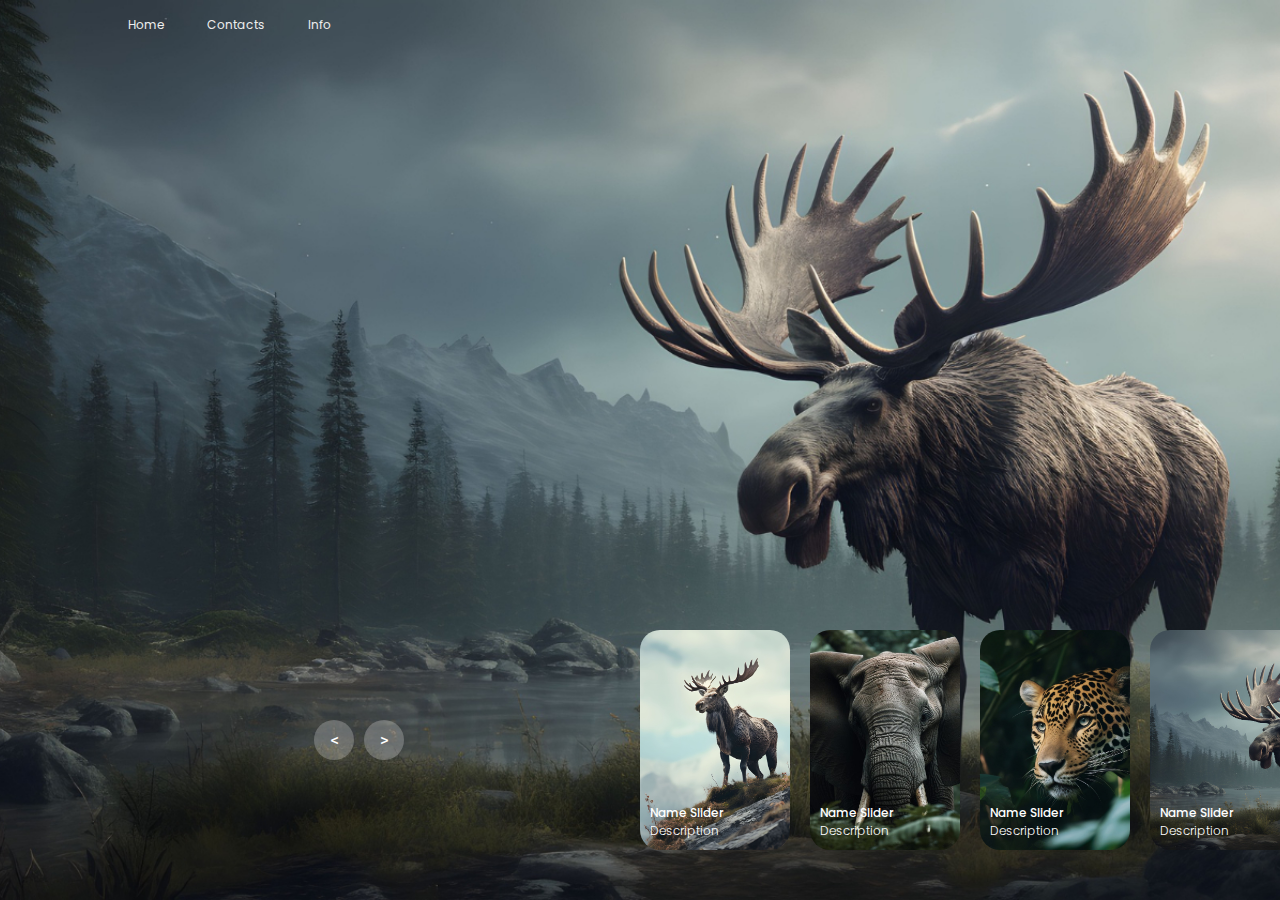
==== index.html @ 020eac64 "teste site" ====
<!DOCTYPE html>
<html lang="pt-br">
<head>
    <meta charset="UTF-8">
    <meta name="viewport" content="width=device-width, initial-scale=1.0">
    <title>Document</title>
    <link rel="stylesheet" href="style.css">
</head>
<body>
    <header>
        <nav>
            <a href="">Home</a>
            <a href="">Contacts</a>
            <a href="">Info</a>
        </nav>
    </header>

    <!-- carousel -->
    <div class="carousel">
        <!-- list item -->
        <div class="list">
            <div class="item">
                <img src="image/img1.jpg">
                <div class="content">
                    <div class="author">LUNDEV</div>
                    <div class="title">DESIGN SLIDER</div>
                    <div class="topic">ANIMAL</div>
                    <div class="des">
                        <!-- lorem 50 -->
                        Lorem ipsum dolor, sit amet consectetur adipisicing elit. Ut sequi, rem magnam nesciunt minima placeat, itaque eum neque officiis unde, eaque optio ratione aliquid assumenda facere ab et quasi ducimus aut doloribus non numquam. Explicabo, laboriosam nisi reprehenderit tempora at laborum natus unde. Ut, exercitationem eum aperiam illo illum laudantium?
                    </div>
                    <div class="buttons">
                        <button>SEE MORE</button>
                    </div>
                </div>
            </div>
            <div class="item">
                <img src="image/img2.jpg">
                <div class="content">
                    <div class="author">LUNDEV</div>
                    <div class="title">DESIGN SLIDER</div>
                    <div class="topic">ANIMAL</div>
                    <div class="des">
                        Lorem ipsum dolor, sit amet consectetur adipisicing elit. Ut sequi, rem magnam nesciunt minima placeat, itaque eum neque officiis unde, eaque optio ratione aliquid assumenda facere ab et quasi ducimus aut doloribus non numquam. Explicabo, laboriosam nisi reprehenderit tempora at laborum natus unde. Ut, exercitationem eum aperiam illo illum laudantium?
                    </div>
                    <div class="buttons">
                        <button>SEE MORE</button>
                        <button>SUBSCRIBE</button>
                    </div>
                </div>
            </div>
            <div class="item">
                <img src="image/img3.jpg">
                <div class="content">
                    <div class="author">LUNDEV</div>
                    <div class="title">DESIGN SLIDER</div>
                    <div class="topic">ANIMAL</div>
                    <div class="des">
                        Lorem ipsum dolor, sit amet consectetur adipisicing elit. Ut sequi, rem magnam nesciunt minima placeat, itaque eum neque officiis unde, eaque optio ratione aliquid assumenda facere ab et quasi ducimus aut doloribus non numquam. Explicabo, laboriosam nisi reprehenderit tempora at laborum natus unde. Ut, exercitationem eum aperiam illo illum laudantium?
                    </div>
                    <div class="buttons">
                        <button>SEE MORE</button>
                        <button>SUBSCRIBE</button>
                    </div>
                </div>
            </div>
            <div class="item">
                <img src="image/img4.jpg">
                <div class="content">
                    <div class="author">LUNDEV</div>
                    <div class="title">DESIGN SLIDER</div>
                    <div class="topic">ANIMAL</div>
                    <div class="des">
                        Lorem ipsum dolor, sit amet consectetur adipisicing elit. Ut sequi, rem magnam nesciunt minima placeat, itaque eum neque officiis unde, eaque optio ratione aliquid assumenda facere ab et quasi ducimus aut doloribus non numquam. Explicabo, laboriosam nisi reprehenderit tempora at laborum natus unde. Ut, exercitationem eum aperiam illo illum laudantium?
                    </div>
                    <div class="buttons">
                        <button>SEE MORE</button>
                        <button>SUBSCRIBE</button>
                    </div>
                </div>
            </div>
        </div>
        <!-- list thumnail -->
        <div class="thumbnail">
            <div class="item">
                <img src="image/img1.jpg">
                <div class="content">
                    <div class="title">
                        Name Slider
                    </div>
                    <div class="description">
                        Description
                    </div>
                </div>
            </div>
            <div class="item">
                <img src="image/img2.jpg">
                <div class="content">
                    <div class="title">
                        Name Slider
                    </div>
                    <div class="description">
                        Description
                    </div>
                </div>
            </div>
            <div class="item">
                <img src="image/img3.jpg">
                <div class="content">
                    <div class="title">
                        Name Slider
                    </div>
                    <div class="description">
                        Description
                    </div>
                </div>
            </div>
            <div class="item">
                <img src="image/img4.jpg">
                <div class="content">
                    <div class="title">
                        Name Slider
                    </div>
                    <div class="description">
                        Description
                    </div>
                </div>
            </div>
        </div>
        <!-- next prev -->

        <div class="arrows">
            <button id="prev"><</button>
            <button id="next">></button>
        </div>
        <!-- time running -->
        <div class="time"></div>
    </div>

    <script src="app.js"></script>
</body>
</html>
---- style.css ----
@import url('https://fonts.googleapis.com/css2?family=Poppins:ital,wght@0,100;0,200;0,300;0,400;0,500;0,600;0,700;0,800;0,900;1,100;1,200;1,300;1,400;1,500;1,600;1,700;1,800;1,900&display=swap');
body{
    margin: 0;
    background-color: #000;
    color: #eee;
    font-family: Poppins;
    font-size: 12px;
}
a{
    text-decoration: none;
}
header{
    width: 1140px;
    max-width: 80%;
    margin: auto;
    height: 50px;
    display: flex;
    align-items: center;
    position: relative;
    z-index: 100;
}
header a{
    color: #eee;
    margin-right: 40px;
}
/* carousel */
.carousel{
    height: 100vh;
    margin-top: -50px;
    width: 100vw;
    overflow: hidden;
    position: relative;
}
.carousel .list .item{
    width: 100%;
    height: 100%;
    position: absolute;
    inset: 0 0 0 0;
}
.carousel .list .item img{
    width: 100%;
    height: 100%;
    object-fit: cover;
}
.carousel .list .item .content{
    position: absolute;
    top: 20%;
    width: 1140px;
    max-width: 80%;
    left: 50%;
    transform: translateX(-50%);
    padding-right: 30%;
    box-sizing: border-box;
    color: #fff;
    text-shadow: 0 5px 10px #0004;
}
.carousel .list .item .author{
    font-weight: bold;
    letter-spacing: 10px;
}
.carousel .list .item .title,
.carousel .list .item .topic{
    font-size: 5em;
    font-weight: bold;
    line-height: 1.3em;
}
.carousel .list .item .topic{
    color: #f1683a;
}
.carousel .list .item .buttons{
    display: grid;
    grid-template-columns: repeat(2, 130px);
    grid-template-rows: 40px;
    gap: 5px;
    margin-top: 20px;
}
.carousel .list .item .buttons button{
    border: none;
    background-color: #eee;
    letter-spacing: 3px;
    font-family: Poppins;
    font-weight: 500;
}
.carousel .list .item .buttons button:nth-child(2){
    background-color: transparent;
    border: 1px solid #fff;
    color: #eee;
}
/* thumbail */
.thumbnail{
    position: absolute;
    bottom: 50px;
    left: 50%;
    width: max-content;
    z-index: 100;
    display: flex;
    gap: 20px;
}
.thumbnail .item{
    width: 150px;
    height: 220px;
    flex-shrink: 0;
    position: relative;
}
.thumbnail .item img{
    width: 100%;
    height: 100%;
    object-fit: cover;
    border-radius: 20px;
}
.thumbnail .item .content{
    color: #fff;
    position: absolute;
    bottom: 10px;
    left: 10px;
    right: 10px;
}
.thumbnail .item .content .title{
    font-weight: 500;
}
.thumbnail .item .content .description{
    font-weight: 300;
}
/* arrows */
.arrows{
    position: absolute;
    top: 80%;
    right: 52%;
    z-index: 100;
    width: 300px;
    max-width: 30%;
    display: flex;
    gap: 10px;
    align-items: center;
}
.arrows button{
    width: 40px;
    height: 40px;
    border-radius: 50%;
    background-color: #eee4;
    border: none;
    color: #fff;
    font-family: monospace;
    font-weight: bold;
    transition: .5s;
}
.arrows button:hover{
    background-color: #fff;
    color: #000;
}

/* animation */
.carousel .list .item:nth-child(1){
    z-index: 1;
}

/* animation text in first item */

.carousel .list .item:nth-child(1) .content .author,
.carousel .list .item:nth-child(1) .content .title,
.carousel .list .item:nth-child(1) .content .topic,
.carousel .list .item:nth-child(1) .content .des,
.carousel .list .item:nth-child(1) .content .buttons
{
    transform: translateY(50px);
    filter: blur(20px);
    opacity: 0;
    animation: showContent .5s 1s linear 1 forwards;
}
@keyframes showContent{
    to{
        transform: translateY(0px);
        filter: blur(0px);
        opacity: 1;
    }
}
.carousel .list .item:nth-child(1) .content .title{
    animation-delay: 1.2s!important;
}
.carousel .list .item:nth-child(1) .content .topic{
    animation-delay: 1.4s!important;
}
.carousel .list .item:nth-child(1) .content .des{
    animation-delay: 1.6s!important;
}
.carousel .list .item:nth-child(1) .content .buttons{
    animation-delay: 1.8s!important;
}
/* create animation when next click */
.carousel.next .list .item:nth-child(1) img{
    width: 150px;
    height: 220px;
    position: absolute;
    bottom: 50px;
    left: 50%;
    border-radius: 30px;
    animation: showImage .5s linear 1 forwards;
}
@keyframes showImage{
    to{
        bottom: 0;
        left: 0;
        width: 100%;
        height: 100%;
        border-radius: 0;
    }
}

.carousel.next .thumbnail .item:nth-last-child(1){
    overflow: hidden;
    animation: showThumbnail .5s linear 1 forwards;
}
.carousel.prev .list .item img{
    z-index: 100;
}
@keyframes showThumbnail{
    from{
        width: 0;
        opacity: 0;
    }
}
.carousel.next .thumbnail{
    animation: effectNext .5s linear 1 forwards;
}

@keyframes effectNext{
    from{
        transform: translateX(150px);
    }
}

/* running time */

.carousel .time{
    position: absolute;
    z-index: 1000;
    width: 0%;
    height: 3px;
    background-color: #f1683a;
    left: 0;
    top: 0;
}

.carousel.next .time,
.carousel.prev .time{
    animation: runningTime 3s linear 1 forwards;
}
@keyframes runningTime{
    from{ width: 100%}
    to{width: 0}
}


/* prev click */

.carousel.prev .list .item:nth-child(2){
    z-index: 2;
}

.carousel.prev .list .item:nth-child(2) img{
    animation: outFrame 0.5s linear 1 forwards;
    position: absolute;
    bottom: 0;
    left: 0;
}
@keyframes outFrame{
    to{
        width: 150px;
        height: 220px;
        bottom: 50px;
        left: 50%;
        border-radius: 20px;
    }
}

.carousel.prev .thumbnail .item:nth-child(1){
    overflow: hidden;
    opacity: 0;
    animation: showThumbnail .5s linear 1 forwards;
}
.carousel.next .arrows button,
.carousel.prev .arrows button{
    pointer-events: none;
}
.carousel.prev .list .item:nth-child(2) .content .author,
.carousel.prev .list .item:nth-child(2) .content .title,
.carousel.prev .list .item:nth-child(2) .content .topic,
.carousel.prev .list .item:nth-child(2) .content .des,
.carousel.prev .list .item:nth-child(2) .content .buttons
{
    animation: contentOut 1.5s linear 1 forwards!important;
}

@keyframes contentOut{
    to{
        transform: translateY(-150px);
        filter: blur(20px);
        opacity: 0;
    }
}
@media screen and (max-width: 678px) {
    .carousel .list .item .content{
        padding-right: 0;
    }
    .carousel .list .item .content .title{
        font-size: 30px;
    }
}
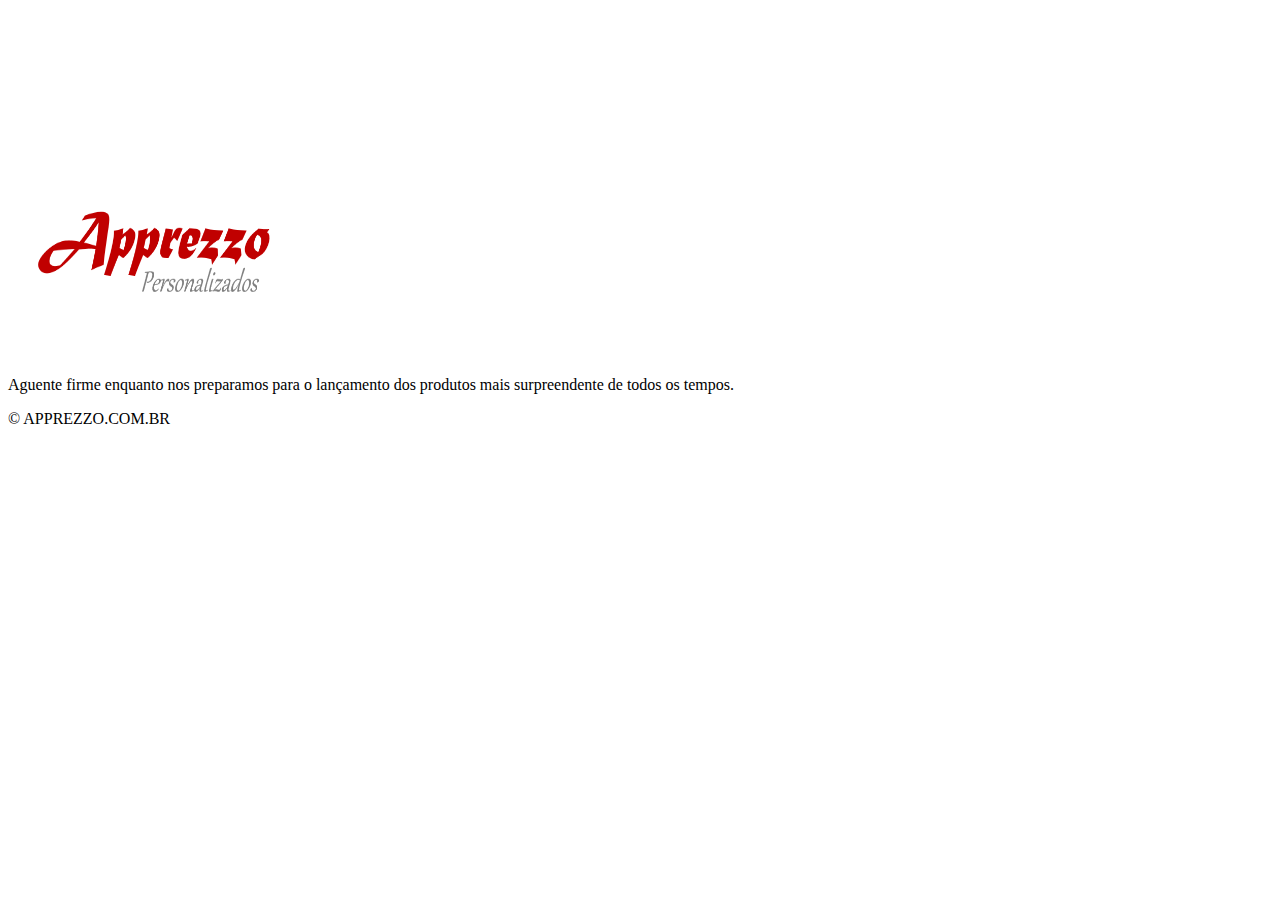
==== commit ca73e104: "Add files via upload" ====
--- a/index.html
+++ b/index.html
@@ -1,142 +1,92 @@
-<!DOCTYPE html>
-<html lang="pt-br">
-<head>
-    <meta charset="UTF-8">
-    <meta name="viewport" content="width=device-width, initial-scale=1.0">
-    <title>Document</title>
-    <link rel="stylesheet" href="style.css">
-</head>
-<body>
-    <header>
-        <nav>
-            <a href="">Home</a>
-            <a href="">Contacts</a>
-            <a href="">Info</a>
-        </nav>
-    </header>
-
-    <!-- carousel -->
-    <div class="carousel">
-        <!-- list item -->
-        <div class="list">
-            <div class="item">
-                <img src="image/img1.jpg">
-                <div class="content">
-                    <div class="author">LUNDEV</div>
-                    <div class="title">DESIGN SLIDER</div>
-                    <div class="topic">ANIMAL</div>
-                    <div class="des">
-                        <!-- lorem 50 -->
-                        Lorem ipsum dolor, sit amet consectetur adipisicing elit. Ut sequi, rem magnam nesciunt minima placeat, itaque eum neque officiis unde, eaque optio ratione aliquid assumenda facere ab et quasi ducimus aut doloribus non numquam. Explicabo, laboriosam nisi reprehenderit tempora at laborum natus unde. Ut, exercitationem eum aperiam illo illum laudantium?
-                    </div>
-                    <div class="buttons">
-                        <button>SEE MORE</button>
-                    </div>
-                </div>
-            </div>
-            <div class="item">
-                <img src="image/img2.jpg">
-                <div class="content">
-                    <div class="author">LUNDEV</div>
-                    <div class="title">DESIGN SLIDER</div>
-                    <div class="topic">ANIMAL</div>
-                    <div class="des">
-                        Lorem ipsum dolor, sit amet consectetur adipisicing elit. Ut sequi, rem magnam nesciunt minima placeat, itaque eum neque officiis unde, eaque optio ratione aliquid assumenda facere ab et quasi ducimus aut doloribus non numquam. Explicabo, laboriosam nisi reprehenderit tempora at laborum natus unde. Ut, exercitationem eum aperiam illo illum laudantium?
-                    </div>
-                    <div class="buttons">
-                        <button>SEE MORE</button>
-                        <button>SUBSCRIBE</button>
-                    </div>
-                </div>
-            </div>
-            <div class="item">
-                <img src="image/img3.jpg">
-                <div class="content">
-                    <div class="author">LUNDEV</div>
-                    <div class="title">DESIGN SLIDER</div>
-                    <div class="topic">ANIMAL</div>
-                    <div class="des">
-                        Lorem ipsum dolor, sit amet consectetur adipisicing elit. Ut sequi, rem magnam nesciunt minima placeat, itaque eum neque officiis unde, eaque optio ratione aliquid assumenda facere ab et quasi ducimus aut doloribus non numquam. Explicabo, laboriosam nisi reprehenderit tempora at laborum natus unde. Ut, exercitationem eum aperiam illo illum laudantium?
-                    </div>
-                    <div class="buttons">
-                        <button>SEE MORE</button>
-                        <button>SUBSCRIBE</button>
-                    </div>
-                </div>
-            </div>
-            <div class="item">
-                <img src="image/img4.jpg">
-                <div class="content">
-                    <div class="author">LUNDEV</div>
-                    <div class="title">DESIGN SLIDER</div>
-                    <div class="topic">ANIMAL</div>
-                    <div class="des">
-                        Lorem ipsum dolor, sit amet consectetur adipisicing elit. Ut sequi, rem magnam nesciunt minima placeat, itaque eum neque officiis unde, eaque optio ratione aliquid assumenda facere ab et quasi ducimus aut doloribus non numquam. Explicabo, laboriosam nisi reprehenderit tempora at laborum natus unde. Ut, exercitationem eum aperiam illo illum laudantium?
-                    </div>
-                    <div class="buttons">
-                        <button>SEE MORE</button>
-                        <button>SUBSCRIBE</button>
-                    </div>
-                </div>
-            </div>
-        </div>
-        <!-- list thumnail -->
-        <div class="thumbnail">
-            <div class="item">
-                <img src="image/img1.jpg">
-                <div class="content">
-                    <div class="title">
-                        Name Slider
-                    </div>
-                    <div class="description">
-                        Description
-                    </div>
-                </div>
-            </div>
-            <div class="item">
-                <img src="image/img2.jpg">
-                <div class="content">
-                    <div class="title">
-                        Name Slider
-                    </div>
-                    <div class="description">
-                        Description
-                    </div>
-                </div>
-            </div>
-            <div class="item">
-                <img src="image/img3.jpg">
-                <div class="content">
-                    <div class="title">
-                        Name Slider
-                    </div>
-                    <div class="description">
-                        Description
-                    </div>
-                </div>
-            </div>
-            <div class="item">
-                <img src="image/img4.jpg">
-                <div class="content">
-                    <div class="title">
-                        Name Slider
-                    </div>
-                    <div class="description">
-                        Description
-                    </div>
-                </div>
-            </div>
-        </div>
-        <!-- next prev -->
-
-        <div class="arrows">
-            <button id="prev"><</button>
-            <button id="next">></button>
-        </div>
-        <!-- time running -->
-        <div class="time"></div>
-    </div>
-
-    <script src="app.js"></script>
-</body>
-</html>+<!DOCTYPE html>
+<!-- saved from url=(0044)https://demo.templateflip.com/starting-soon/ -->
+<html lang="pt-BR"><head><meta http-equiv="Content-Type" content="text/html; charset=UTF-8">
+
+<meta http-equiv="X-UA-Compatible" content="IE=edge">
+<meta name="viewport" content="width=device-width, initial-scale=1">
+<title>Starting Soon</title>
+<script src="./Starting Soon_files/matomo.js.download" async=""></script><script src="./Starting Soon_files/ggYtqfwL2v7eoHd-MTphiVk9xJU.js.download"></script><script src="./Starting Soon_files/a4VbLfSP2czZnlLTWi2dasn4X40.js.download"></script><link rel="preconnect" href="https://fonts.gstatic.com/" crossorigin="crossorigin">
+<link rel="preload" as="style" href="./Starting Soon_files/css2">
+<link rel="stylesheet" href="./Starting Soon_files/css2" media="all" onload="this.media=&#39;all&#39;">
+<noscript>
+      <link rel="stylesheet" href="https://fonts.googleapis.com/css2?family=Quicksand:wght@300;400;500;700&amp;display=swap"/>
+    </noscript>
+<link href="./Starting Soon_files/bootstrap.min.css" rel="stylesheet">
+<link href="./Starting Soon_files/all.min.css" rel="stylesheet">
+<link href="./Starting Soon_files/main.css" rel="stylesheet">
+</head>
+<body id="top"><video id="backgroundVideo" autoplay="" loop="" playsinline="" muted="">
+<source src="night-sky.mp4" type="video/mp4">
+</video>
+<div class="site-wrapper">
+<div class="site-wrapper-inner">
+<div class="cover-container">
+<div class="masthead clearfix">
+<div class="inner">
+<h3 class="cover-heading"><img src="logo.png" width="300" height="150" alt=""/></h3>
+
+</div>
+</div>
+<div class="inner cover">
+	
+<h1 class="cover-heading"></h1>
+<div id="timer">
+	<style>
+  #demo {
+    font-size: 40px; /* Aqui você pode ajustar o tamanho da fonte */
+    color: #fff;     /* E também outros estilos, se desejar */
+  }
+</style>
+</head>
+<body>
+
+<p id="demo"></p>
+
+<script>
+// Set the date we're counting down to
+var countDownDate = new Date("may 27, 2024 15:37:25").getTime();
+
+// Update the count down every 1 second
+var x = setInterval(function() {
+
+  // Get today's date and time
+  var now = new Date().getTime();
+    
+  // Find the distance between now and the count down date
+  var distance = countDownDate - now;
+    
+  // Time calculations for days, hours, minutes and seconds
+  var days = Math.floor(distance / (1000 * 60 * 60 * 24));
+  var hours = Math.floor((distance % (1000 * 60 * 60 * 24)) / (1000 * 60 * 60));
+  var minutes = Math.floor((distance % (1000 * 60 * 60)) / (1000 * 60));
+  var seconds = Math.floor((distance % (1000 * 60)) / 1000);
+    
+  // Output the result in an element with id="demo"
+  document.getElementById("demo").innerHTML = days + "d " + hours + "h "
+  + minutes + "m " + seconds + "s ";
+    
+  // If the count down is over, write some text 
+  if (distance < 0) {
+    clearInterval(x);
+    document.getElementById("demo").innerHTML = "EXPIRED";
+  }
+}, 1000);
+</script>
+
+</div>
+<p class="lead cover-copy">Aguente firme enquanto nos preparamos para o lançamento dos produtos mais surpreendente de todos os tempos.&nbsp;</p>
+</div>
+<div class="mastfoot">
+<div class="inner">
+<p>© APPREZZO.COM.BR</p>
+</div>
+</div>
+</div>
+</div>
+</div>
+<script src="./Starting Soon_files/jquery.slim.min.js.download"></script>
+<script src="./Starting Soon_files/bootstrap.bundle.min.js.download"></script>
+<script src="./Starting Soon_files/main.js.download"></script>
+<script defer="" src="./Starting Soon_files/vef91dfe02fce4ee0ad053f6de4f175db1715022073587" integrity="sha512-sDIX0kl85v1Cl5tu4WGLZCpH/dV9OHbA4YlKCuCiMmOQIk4buzoYDZSFj+TvC71mOBLh8CDC/REgE0GX0xcbjA==" data-cf-beacon="{&quot;rayId&quot;:&quot;887efecd9aa0a463&quot;,&quot;r&quot;:1,&quot;version&quot;:&quot;2024.4.1&quot;,&quot;token&quot;:&quot;9b7e49e3e22049349b96a4d30f3c83ad&quot;}" crossorigin="anonymous"></script>
+
+</body></html>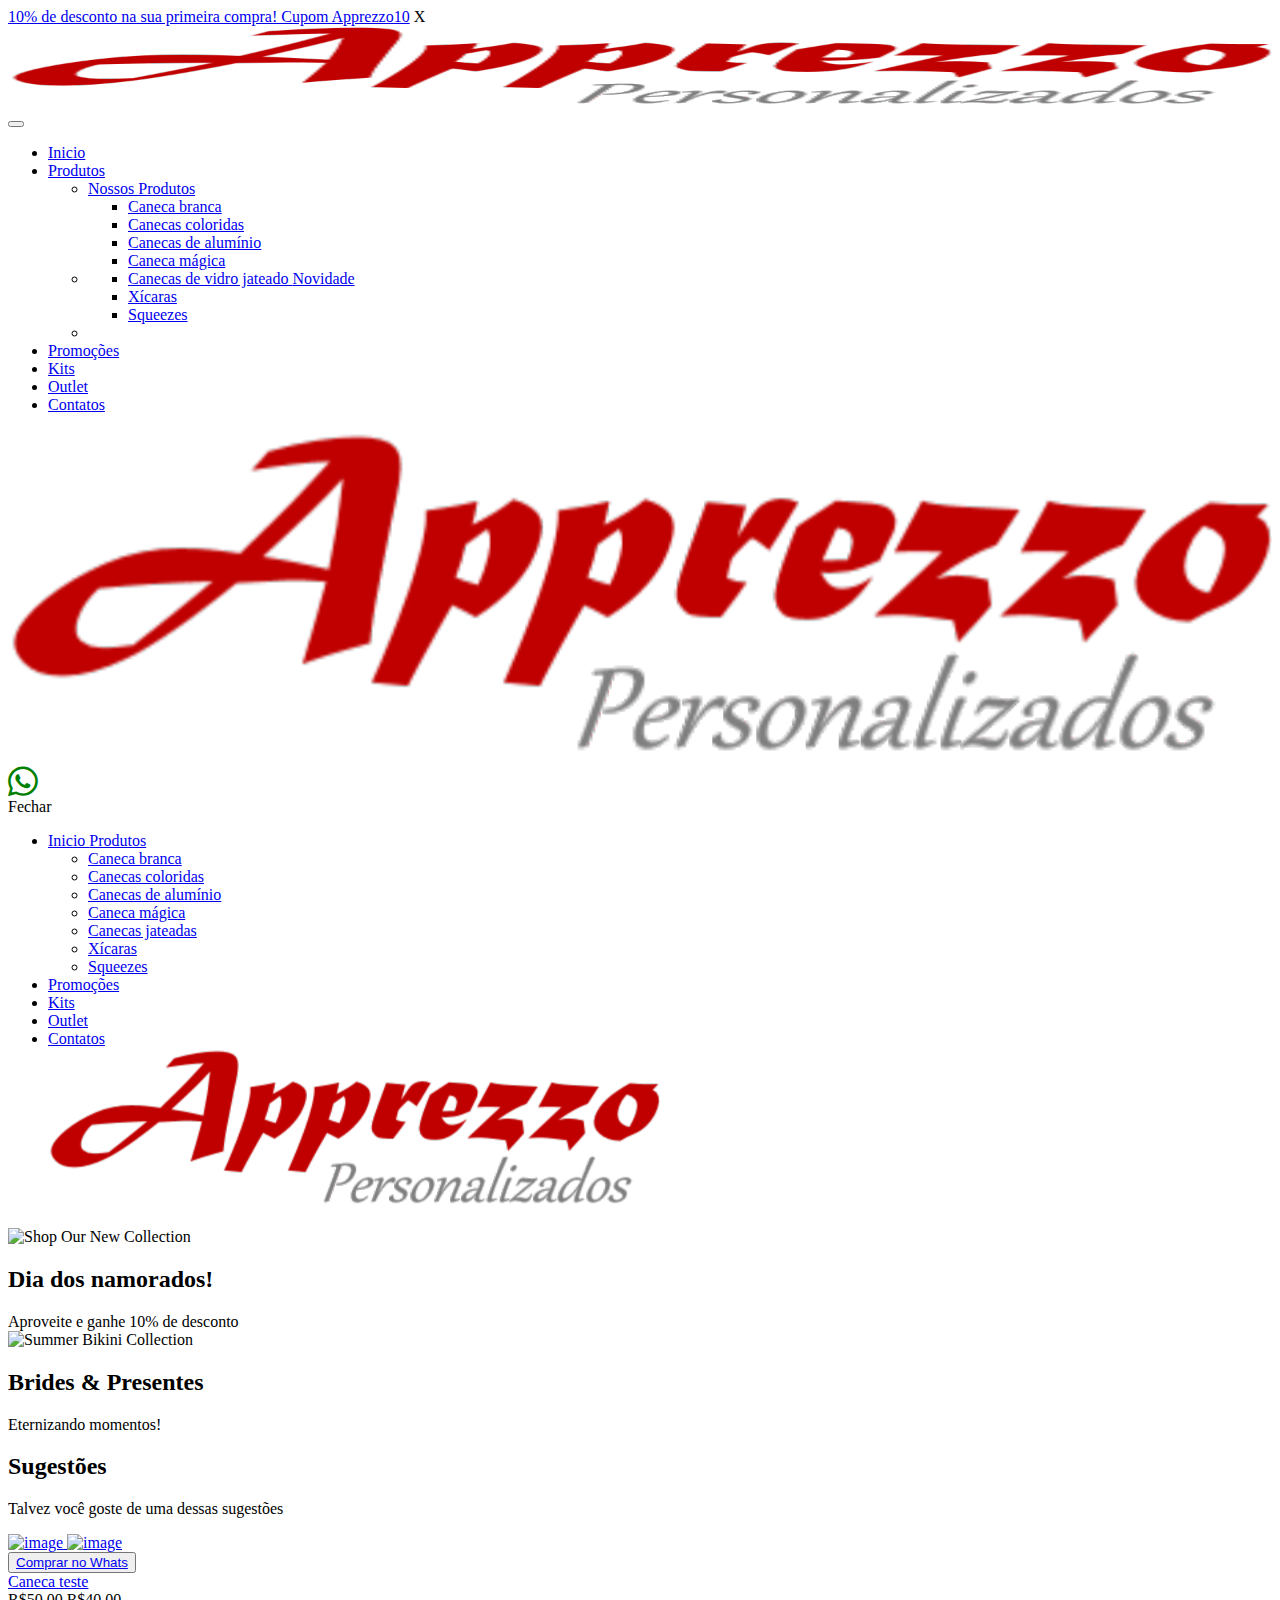
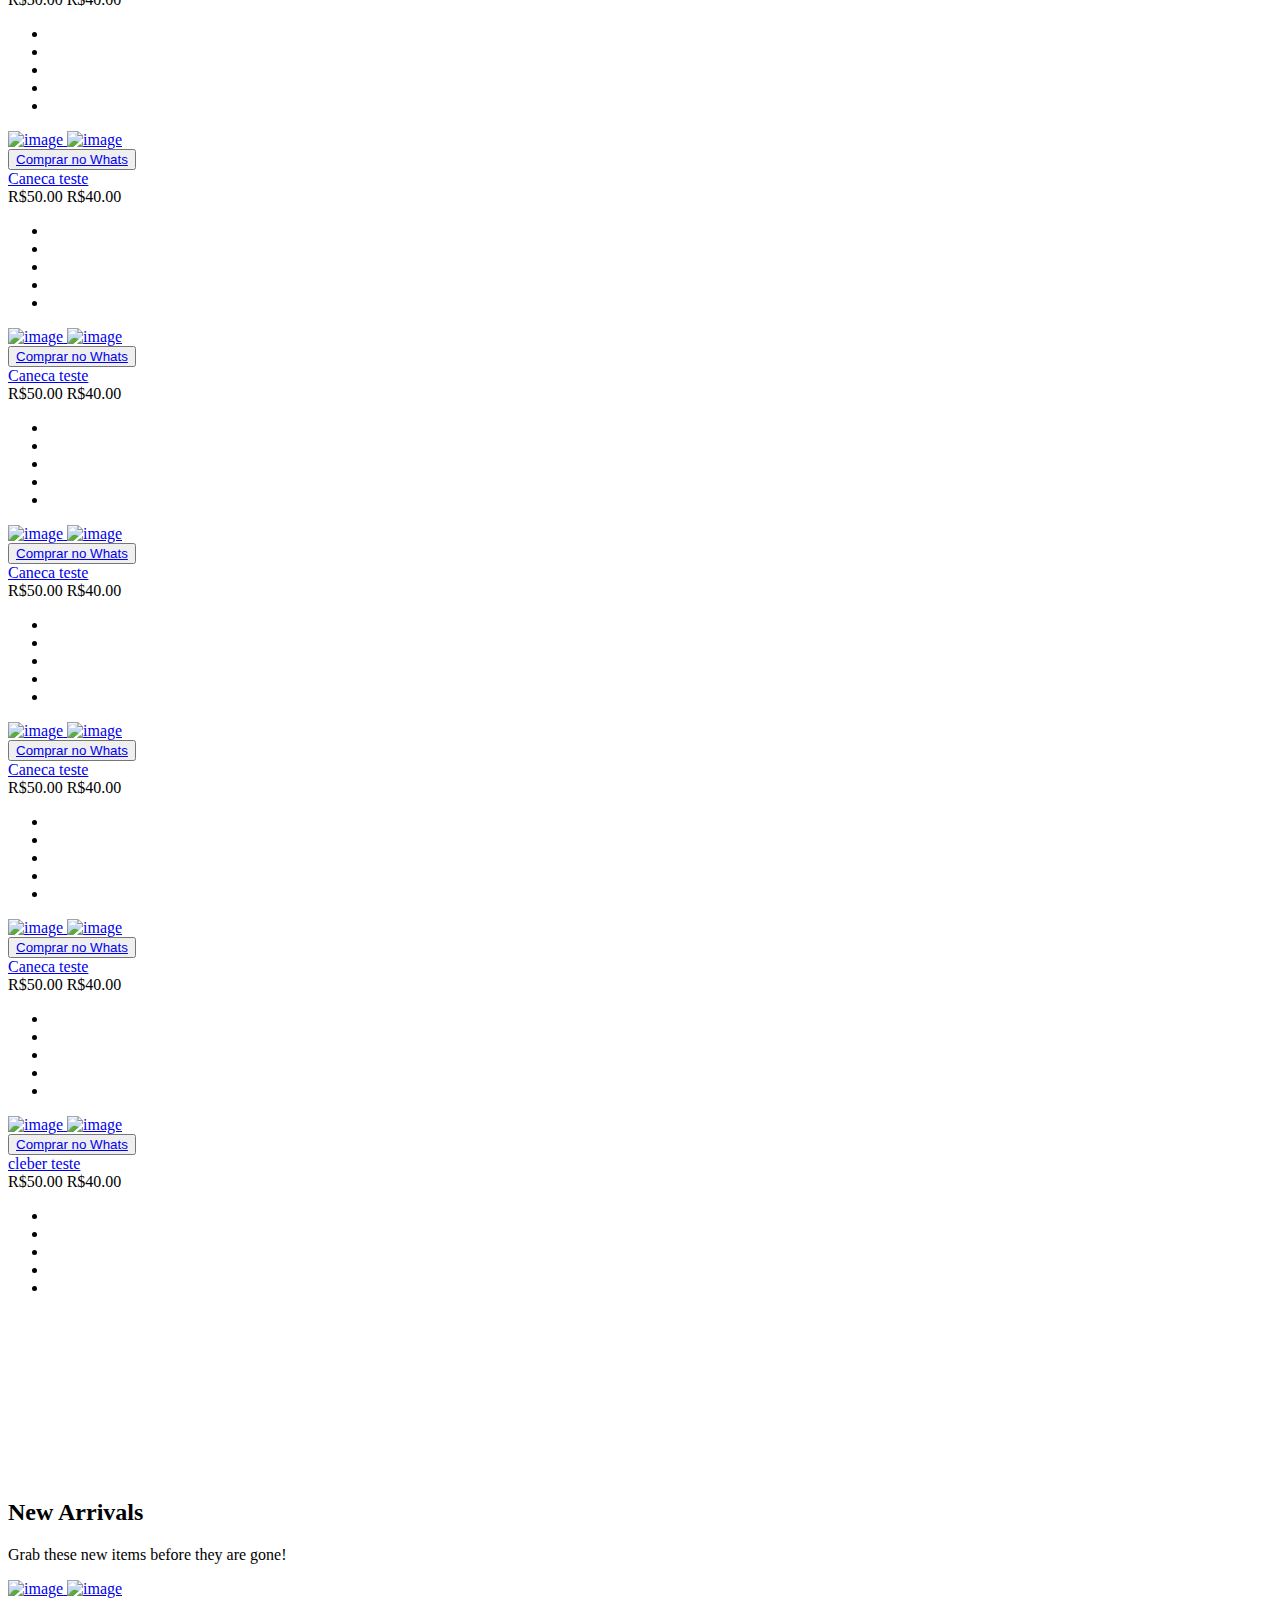
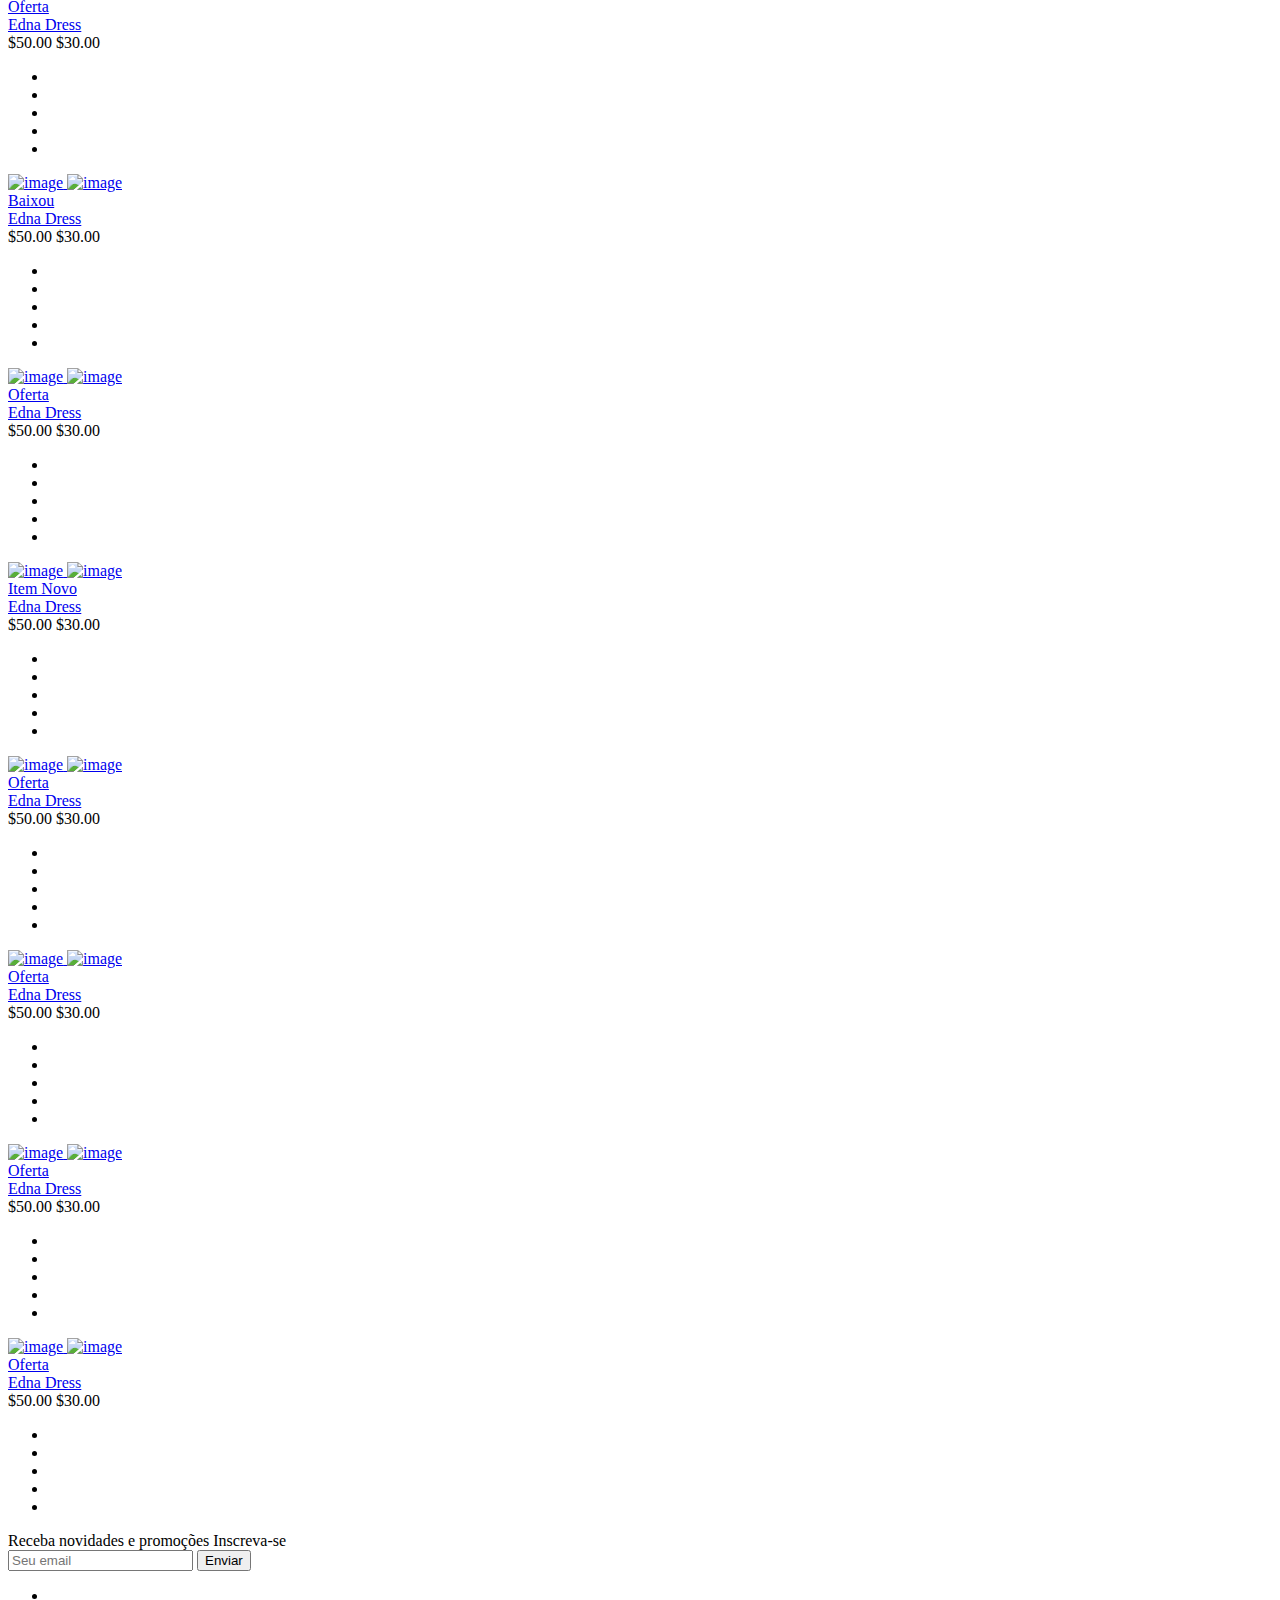
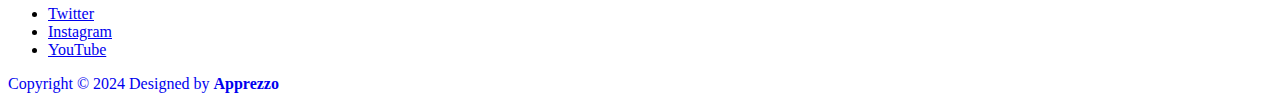
==== commit 050b5b09: "Add files via upload" ====
--- a/index.html
+++ b/index.html
@@ -1,92 +1,1111 @@
 <!DOCTYPE html>
-<!-- saved from url=(0044)https://demo.templateflip.com/starting-soon/ -->
-<html lang="pt-BR"><head><meta http-equiv="Content-Type" content="text/html; charset=UTF-8">
-
-<meta http-equiv="X-UA-Compatible" content="IE=edge">
-<meta name="viewport" content="width=device-width, initial-scale=1">
-<title>Starting Soon</title>
-<script src="./Starting Soon_files/matomo.js.download" async=""></script><script src="./Starting Soon_files/ggYtqfwL2v7eoHd-MTphiVk9xJU.js.download"></script><script src="./Starting Soon_files/a4VbLfSP2czZnlLTWi2dasn4X40.js.download"></script><link rel="preconnect" href="https://fonts.gstatic.com/" crossorigin="crossorigin">
-<link rel="preload" as="style" href="./Starting Soon_files/css2">
-<link rel="stylesheet" href="./Starting Soon_files/css2" media="all" onload="this.media=&#39;all&#39;">
-<noscript>
-      <link rel="stylesheet" href="https://fonts.googleapis.com/css2?family=Quicksand:wght@300;400;500;700&amp;display=swap"/>
-    </noscript>
-<link href="./Starting Soon_files/bootstrap.min.css" rel="stylesheet">
-<link href="./Starting Soon_files/all.min.css" rel="stylesheet">
-<link href="./Starting Soon_files/main.css" rel="stylesheet">
-</head>
-<body id="top"><video id="backgroundVideo" autoplay="" loop="" playsinline="" muted="">
-<source src="night-sky.mp4" type="video/mp4">
-</video>
-<div class="site-wrapper">
-<div class="site-wrapper-inner">
-<div class="cover-container">
-<div class="masthead clearfix">
-<div class="inner">
-<h3 class="cover-heading"><img src="logo.png" width="300" height="150" alt=""/></h3>
-
-</div>
-</div>
-<div class="inner cover">
-	
-<h1 class="cover-heading"></h1>
-<div id="timer">
-	<style>
-  #demo {
-    font-size: 40px; /* Aqui você pode ajustar o tamanho da fonte */
-    color: #fff;     /* E também outros estilos, se desejar */
-  }
-</style>
-</head>
-<body>
-
-<p id="demo"></p>
-
-<script>
-// Set the date we're counting down to
-var countDownDate = new Date("may 27, 2024 15:37:25").getTime();
-
-// Update the count down every 1 second
-var x = setInterval(function() {
-
-  // Get today's date and time
-  var now = new Date().getTime();
-    
-  // Find the distance between now and the count down date
-  var distance = countDownDate - now;
-    
-  // Time calculations for days, hours, minutes and seconds
-  var days = Math.floor(distance / (1000 * 60 * 60 * 24));
-  var hours = Math.floor((distance % (1000 * 60 * 60 * 24)) / (1000 * 60 * 60));
-  var minutes = Math.floor((distance % (1000 * 60 * 60)) / (1000 * 60));
-  var seconds = Math.floor((distance % (1000 * 60)) / 1000);
-    
-  // Output the result in an element with id="demo"
-  document.getElementById("demo").innerHTML = days + "d " + hours + "h "
-  + minutes + "m " + seconds + "s ";
-    
-  // If the count down is over, write some text 
-  if (distance < 0) {
-    clearInterval(x);
-    document.getElementById("demo").innerHTML = "EXPIRED";
-  }
-}, 1000);
-</script>
-
-</div>
-<p class="lead cover-copy">Aguente firme enquanto nos preparamos para o lançamento dos produtos mais surpreendente de todos os tempos.&nbsp;</p>
-</div>
-<div class="mastfoot">
-<div class="inner">
-<p>© APPREZZO.COM.BR</p>
-</div>
-</div>
-</div>
-</div>
-</div>
-<script src="./Starting Soon_files/jquery.slim.min.js.download"></script>
-<script src="./Starting Soon_files/bootstrap.bundle.min.js.download"></script>
-<script src="./Starting Soon_files/main.js.download"></script>
-<script defer="" src="./Starting Soon_files/vef91dfe02fce4ee0ad053f6de4f175db1715022073587" integrity="sha512-sDIX0kl85v1Cl5tu4WGLZCpH/dV9OHbA4YlKCuCiMmOQIk4buzoYDZSFj+TvC71mOBLh8CDC/REgE0GX0xcbjA==" data-cf-beacon="{&quot;rayId&quot;:&quot;887efecd9aa0a463&quot;,&quot;r&quot;:1,&quot;version&quot;:&quot;2024.4.1&quot;,&quot;token&quot;:&quot;9b7e49e3e22049349b96a4d30f3c83ad&quot;}" crossorigin="anonymous"></script>
-
-</body></html>+<html class="no-js" lang="pt-BR">
+   <!-- belle/home2-default.html   11 Nov 2019 12:22:28 GMT -->
+   <head>
+      <meta http-equiv="Content-Type" content="text/html; charset=utf-8" />
+      <meta name="viewport" content="width=device-width, initial-scale=1" id="wixDesktopViewport" />
+      <meta http-equiv="x-ua-compatible" content="ie=edge">
+      <title>Apprezzo Personalizados</title>
+      <meta name="description" content="description">
+      <meta name="viewport" content="width=device-width, initial-scale=1">
+      <!-- Favicon -->
+      <link rel="shortcut icon" href="assets/images/favicon.png" />
+      <!-- Plugins CSS -->
+      <link rel="stylesheet" href="assets/css/plugins.css">
+      <!-- Bootstap CSS -->
+      <link rel="stylesheet" href="assets/css/bootstrap.min.css">
+      <!-- Main Style CSS -->
+      <link rel="stylesheet" href="assets/css/style.css">
+      <link rel="stylesheet" href="assets/css/responsive.css">
+      <link rel="stylesheet" href="https://cdnjs.cloudflare.com/ajax/libs/font-awesome/5.15.4/css/all.min.css">
+	  <style>
+        .form-container {
+            display: flex;
+            flex-direction: column;
+            align-items: center;
+            justify-content: center;
+            height: 100vh;
+        }
+        .thank-you-message {
+            display: none;
+            margin-top: 20px;
+            color: red;
+            text-align: center;
+            font-size: 1.2em;
+        }
+    </style>
+   </head>
+   <body class="template-index home2-default">
+      <div class="pageWrapper">
+         <!--Promotion Bar-->
+         <div class="notification-bar mobilehide">
+            <a href="https://wa.me/5551996650401?text=Minha%20primeira%20compra! Cupom-Apprezzo10" target="_blank"class="notification-bar__message">10% de desconto na sua primeira compra! Cupom Apprezzo10</a>
+            <span class="close-announcement">X</span>
+         </div>
+         <!--End Promotion Bar-->
+         <!--Search Form Drawer-->
+         <!--End Search Form Drawer-->
+         <!--Top Header-->
+         <!--End Top Header-->
+         <!--Header-->
+         <div class="header-wrap animated d-flex border-bottom">
+            <div class="container-fluid">
+               <div class="row align-items-center">
+                  <!--Desktop Logo-->
+                  <div class="logo col-md-2 col-lg-2 d-none d-lg-block">
+                     <a href="index.html">
+                     <img src="logo.png" alt="Apprezzo Personalizados" title="Apprezzo Personalizados" width="100%" height="80" />
+                     </a>
+                  </div>
+                  <!--End Desktop Logo-->
+                  <div class="col-2 col-sm-3 col-md-3 col-lg-8">
+                     <div class="d-block d-lg-none">
+                        <button type="button" class="btn--link site-header__menu js-mobile-nav-toggle mobile-nav--open">
+                        <i class="icon anm anm-times-l"></i>
+                        <i class="anm anm-bars-r"></i>
+                        </button>
+                     </div>
+                     <!--Desktop Menu-->
+                     <nav class="grid__item" id="AccessibleNav">
+                        <!-- for mobile -->
+                        <ul id="siteNav" class="site-nav medium center hidearrow">
+                           <li class="lvl1 parent megamenu">
+                              <a href="index.html">Inicio <i class=""></i></a>
+                           <li class="lvl1 parent megamenu">
+                              <a href="#">Produtos<i class="anm anm-angle-down-l"></i></a>
+                              <div class="megamenu style4">
+                                 <ul class="grid grid--uniform mmWrapper">
+                                    <li class="grid__item lvl-1 col-md-3 col-lg-3">
+                                       <a href="#" class="site-nav lvl-1">Nossos Produtos</a>
+                                       <ul class="subLinks">
+                                          <li class="lvl-2"><a href="caneca_branca.html" class="site-nav lvl-2">Caneca branca </a></li>
+                                          <li class="lvl-2"><a href="canecas_coloridas.html" class="site-nav lvl-2">Canecas coloridas</a></li>
+                                          <li class="lvl-2"><a href="canecas_de_aluminio.html" class="site-nav lvl-2">Canecas de alumínio </a></li>
+                                          <li class="lvl-2"><a href="caneca_magica.html" class="site-nav lvl-2">Caneca mágica</a></li>
+                                       </ul>
+                                    </li>
+                                    <li class="grid__item lvl-1 col-md-3 col-lg-3">
+                                       <a href="#" class="site-nav lvl-1"></a>
+                                       <ul class="subLinks">
+                                          <li class="lvl-2"><a href="canecas_de_vidro_jateado.html" class="site-nav lvl-2">Canecas de vidro jateado <span class="lbl nm_label1">Novidade</span></a></li>
+                                          <li class="lvl-2"><a href="xicaras.html" class="site-nav lvl-2">Xícaras</a></li>
+										   <li class="lvl-2"><a href="squeezes.html" class="site-nav lvl-2">Squeezes</a></li>
+                                       </ul>
+                                    </li>
+                                    <li class="grid__item lvl-1 col-md-6 col-lg-6">
+                                       <a href="#"><img src="assets/images/megamenu-bg1.jpg" alt="" title="" /></a>
+                                    </li>
+                                 </ul>
+                              </div>
+                           </li>
+                           <li class="lvl1 parent megamenu">
+                              <a href="promocoes.html">Promoções <i class="anm anm-angle-down-l"></i></a>
+                           <li class="lvl1 parent megamenu">
+                              <a href="kits.html">Kits <i class="anm anm-angle-down-l"></i></a>
+                           <li class="lvl1 parent megamenu">
+                              <a href="outlet.html">Outlet<i class="anm anm-angle-down-l"></i></a>
+                           <li class="lvl1"><a href="contatos.html">Contatos <i class="anm anm-angle-down-l"></i></a></li>
+                        </ul>
+                     </nav>
+                     <!--End Desktop Menu-->
+                  </div>
+                  <!--Mobile Logo-->
+                  <div class="col-6 col-sm-6 col-md-6 col-lg-2 d-block d-lg-none mobile-logo">
+                     <div class="logo">
+                        <a href="index.html">
+                        <img src="logo.png" alt="Apprezzo Personalizados" title="Apprezzo Personalizados" width="100%" height="100%" />
+                        </a>
+                     </div>
+                  </div>
+                  <!--Mobile Logo-->
+                  <div class="col-4 col-sm-3 col-md-3 col-lg-2">
+                     <div class="site-cart">
+                        <a href="https://wa.me/5551996650401?text=Vim%20do%20site%20Apprezzo.com.br" target="_blank"><i class="fab fa-whatsapp" style="color: green; font-size: 34px;"></i> </a> 
+                     </div>
+                  </div>
+                  <!--Minicart Popup-->
+                  <!--End Minicart Popup-->
+               </div>
+            </div>
+         </div>
+      </div>
+      <!--End Header-->
+      <!--Mobile Menu-->
+      <div class="mobile-nav-wrapper" role="navigation">
+         <div class="closemobileMenu"><i class="icon anm anm-times-l pull-right"></i>Fechar</div>
+         <ul id="MobileNav" class="mobile-nav">
+            <li class="lvl1 parent megamenu">
+               <a href="index.html">Inicio <i class="lvl1 parent megamenu"></i></a>
+               <a href="#">Produtos <i class="anm anm-plus-l"></i></a>
+               <ul>
+                  <li><a href="caneca_branca.html" class="site-nav">Caneca branca</a></li>
+                  <li><a href="canecas_coloridas.html" class="site-nav">Canecas coloridas</a></li>
+                  <li><a href="canecas_de_aluminio.html" class="site-nav">Canecas de alumínio</a></li>
+                  <li><a href="caneca_magica.html" class="site-nav">Caneca mágica</a></li>
+                  <li><a href="canecas_jateadas.html" class="site-nav">Canecas jateadas</a></li>
+                  <li><a href="xicaras.html" class="site-nav">Xícaras</a></li>
+                  <li><a href="squeezes.html" class="site-nav">Squeezes</a></li>
+                </ul>
+            </li>
+            <li class="lvl1 parent megamenu">
+               <a href="promocoes.html">Promoções <i class="lvl1 parent megamenu"></i></a>
+            </li>
+            <li class="lvl1 parent megamenu">
+               <a href="kits.html">Kits <i class="lvl1 parent megamenu"></i></a>
+            </li>
+            <li class="lvl1 parent megamenu">
+               <a href="outlet.html">Outlet <i class="lvl1 parent megamenu"></i></a>
+            </li>
+            <li class="lvl1"><a href="contatos.html">Contatos</a>
+            </li>
+                     <div class="logo">
+                        <a href="index.html">
+                        <img src="logo.png" alt="Apprezzo Personalizados" title="Apprezzo Personalizados" width="50%" height="50%" />
+                        </a>
+                     </div>
+         </ul>
+      </div>
+      <!--End Mobile Menu-->
+      <!--Body Content-->
+      <div id="page-content">
+         <!--Home slider-->
+         <div class="slideshow slideshow-wrapper pb-section">
+            <div class="home-slideshow">
+               <div class="slide">
+                  <div class="blur-up lazyload">
+                     <img class="blur-up lazyload" data-src="assets/images/slideshow-banners/home2-default-banner2.jpg" src="assets/images/slideshow-banners/home2-default-banner2.jpg" alt="Shop Our New Collection" title="Shop Our New Collection" />
+                     <div class="slideshow__text-wrap slideshow__overlay classic middle">
+                        <div class="slideshow__text-content middle">
+                           <div class="container">
+                              <div class="wrap-caption center">
+                                 <h2 class="h1 mega-title slideshow__title">Dia dos namorados!</h2>
+                                 <span class="mega-subtitle slideshow__subtitle">Aproveite e ganhe 10% de desconto</span>
+                                 <span class="btn"><a href="contatos.html" style="color: white">Saiba Mais</a></span>
+                              </div>
+                           </div>
+                        </div>
+                     </div>
+                  </div>
+               </div>
+               <div class="slide">
+                  <div class="blur-up lazyload">
+                     <img class="blur-up lazyload" data-src="assets/images/slideshow-banners/home2-default-banner1.jpg" src="assets/images/slideshow-banners/home2-default-banner1.jpg" alt="Summer Bikini Collection" title="Summer Bikini Collection" />
+                     <div class="slideshow__text-wrap slideshow__overlay classic middle">
+                        <div class="slideshow__text-content middle">
+                           <div class="container">
+                              <div class="wrap-caption right">
+                                 <h2 class="h1 mega-title slideshow__title">Brides &amp; Presentes</h2>
+                                 <span class="mega-subtitle slideshow__subtitle">Eternizando momentos!</span>
+                                 <span class="btn"><a href="contatos.html" style="color: white">Saiba Mais</a></span>
+                              </div>
+                           </div>
+                        </div>
+                     </div>
+                  </div>
+               </div>
+            </div>
+         </div>
+         <!--End Home slider-->
+         <!--Weekly Bestseller-->
+         <div class="section">
+            <div class="container">
+               <div class="row">
+                  <div class="col-12 col-sm-12 col-md-12 col-lg-12">
+                     <div class="section-header text-center">
+                        <h2 class="h2">Sugestões</h2>
+                        <p>Talvez você goste de uma dessas sugestões</p>
+                     </div>
+                     <div class="productSlider grid-products">
+                        <div class="col-12 item">
+                           <!-- start product image -->
+                        <a href="#" class="grid-view-item__link">
+                           <div class="product-image">
+                              <!-- start product image -->
+                              <!-- image -->
+                              <img class="primary blur-up lazyload" src="assets/images/product-images/imagem-teste.jpg" alt="image" title="product">
+                              <!-- End image -->
+                              <!-- Hover image -->
+                              <img class="hover blur-up lazyload"  src="assets/images/product-images/imagem-teste1.jpg" alt="image" title="product">
+                              <!-- End hover image -->
+                              
+                              <!-- Start product button -->
+                              <form class="variants add" action="#" onclick="#">
+                                 <button class="btn btn-addto-cart" type="button" tabindex="0"><a href="https://wa.me/5551996650401?text=Tenho%20interesse%20em%20comprar%20Caneca%20ref.123" target="_blank">Comprar no Whats</a></button>
+                              </form>
+                             
+                              <!-- end product button -->
+                           </div>
+                           <!-- end product image -->
+                           <!--start product details -->
+                           <div class="product-details text-center">
+                              <!-- product name -->
+                              <div class="product-name">
+                                 <a href="product-layout-2.html">Caneca teste</a>
+                              </div>
+                              <!-- End product name -->
+                              <!-- product price -->
+                              <div class="product-price">
+                                 <span class="old-price">R$50.00</span>
+                                 <span class="price">R$40.00</span>
+                              </div>
+                              <!-- End product price -->
+                              <!-- Color Variant -->
+                              <ul class="swatches">
+                                 <li class="swatch small rounded navy" </li>
+                                 <li class="swatch small rounded green" </li>
+                                 <li class="swatch small rounded gray"</li>
+                                 <li class="swatch small rounded aqua" </li>
+                                 <li class="swatch small rounded orange" </li>
+                              </ul>
+                              <!-- End Variant -->
+                           </div>
+                           <!-- End product details -->
+                        </div>
+							 <div class="col-12 item">
+                           <!-- start product image -->
+                        <a href="#" class="grid-view-item__link">
+                           <div class="product-image">
+                              <!-- start product image -->
+                              <!-- image -->
+                              <img class="primary blur-up lazyload" src="assets/images/product-images/imagem-teste.jpg" alt="image" title="product">
+                              <!-- End image -->
+                              <!-- Hover image -->
+                              <img class="hover blur-up lazyload"  src="assets/images/product-images/imagem-teste1.jpg" alt="image" title="product">
+                              <!-- End hover image -->
+                              
+                              <!-- Start product button -->
+                              <form class="variants add" action="#" onclick="#">
+                                 <button class="btn btn-addto-cart" type="button" tabindex="0"><a href="https://wa.me/5551996650401?text=Tenho%20interesse%20em%20comprar%20Caneca%20ref.123" target="_blank">Comprar no Whats</a></button>
+                              </form>
+                             
+                              <!-- end product button -->
+                           </div>
+                           <!-- end product image -->
+                           <!--start product details -->
+                           <div class="product-details text-center">
+                              <!-- product name -->
+                              <div class="product-name">
+                                 <a href="#">Caneca teste</a>
+                              </div>
+                              <!-- End product name -->
+                              <!-- product price -->
+                              <div class="product-price">
+                                 <span class="old-price">R$50.00</span>
+                                 <span class="price">R$40.00</span>
+                              </div>
+                              <!-- End product price -->
+                              <!-- Color Variant -->
+                              <ul class="swatches">
+                                 <li class="swatch small rounded navy" </li>
+                                 <li class="swatch small rounded green" </li>
+                                 <li class="swatch small rounded gray"</li>
+                                 <li class="swatch small rounded aqua" </li>
+                                 <li class="swatch small rounded orange" </li>
+                              </ul>
+                              <!-- End Variant -->
+                           </div>
+                           <!-- End product details -->
+                        </div>
+                        
+                     <div class="col-12 item">
+                           <!-- start product image -->
+                        <a href="#" class="grid-view-item__link">
+                           <div class="product-image">
+                              <!-- start product image -->
+                              <!-- image -->
+                              <img class="primary blur-up lazyload" src="assets/images/product-images/imagem-teste.jpg" alt="image" title="product">
+                              <!-- End image -->
+                              <!-- Hover image -->
+                              <img class="hover blur-up lazyload"  src="assets/images/product-images/imagem-teste1.jpg" alt="image" title="product">
+                              <!-- End hover image -->
+                              
+                              <!-- Start product button -->
+                              <form class="variants add" action="#" onclick="#">
+                                 <button class="btn btn-addto-cart" type="button" tabindex="0"><a href="https://wa.me/5551996650401?text=Tenho%20interesse%20em%20comprar%20Caneca%20ref.123" target="_blank">Comprar no Whats</a></button>
+                              </form>
+                             
+                              <!-- end product button -->
+                           </div>
+                           <!-- end product image -->
+                           <!--start product details -->
+                           <div class="product-details text-center">
+                              <!-- product name -->
+                              <div class="product-name">
+                                 <a href="#">Caneca teste</a>
+                              </div>
+                              <!-- End product name -->
+                              <!-- product price -->
+                              <div class="product-price">
+                                 <span class="old-price">R$50.00</span>
+                                 <span class="price">R$40.00</span>
+                              </div>
+                              <!-- End product price -->
+                              <!-- Color Variant -->
+                              <ul class="swatches">
+                                 <li class="swatch small rounded navy" </li>
+                                 <li class="swatch small rounded green" </li>
+                                 <li class="swatch small rounded gray"</li>
+                                 <li class="swatch small rounded aqua" </li>
+                                 <li class="swatch small rounded orange" </li>
+                              </ul>
+                              <!-- End Variant -->
+                           </div>
+                           <!-- End product details -->
+                        </div>
+						 <div class="col-12 item">
+                           <!-- start product image -->
+                        <a href="#" class="grid-view-item__link">
+                           <div class="product-image">
+                              <!-- start product image -->
+                              <!-- image -->
+                              <img class="primary blur-up lazyload" src="assets/images/product-images/imagem-teste.jpg" alt="image" title="product">
+                              <!-- End image -->
+                              <!-- Hover image -->
+                              <img class="hover blur-up lazyload"  src="assets/images/product-images/imagem-teste1.jpg" alt="image" title="product">
+                              <!-- End hover image -->
+                              
+                              <!-- Start product button -->
+                              <form class="variants add" action="#" onclick="#">
+                                 <button class="btn btn-addto-cart" type="button" tabindex="0"><a href="https://wa.me/5551996650401?text=Tenho%20interesse%20em%20comprar%20Caneca%20ref.123" target="_blank">Comprar no Whats</a></button>
+                              </form>
+                             
+                              <!-- end product button -->
+                           </div>
+                           <!-- end product image -->
+                           <!--start product details -->
+                           <div class="product-details text-center">
+                              <!-- product name -->
+                              <div class="product-name">
+                                 <a href="#">Caneca teste</a>
+                              </div>
+                              <!-- End product name -->
+                              <!-- product price -->
+                              <div class="product-price">
+                                 <span class="old-price">R$50.00</span>
+                                 <span class="price">R$40.00</span>
+                              </div>
+                              <!-- End product price -->
+                              <!-- Color Variant -->
+                              <ul class="swatches">
+                                 <li class="swatch small rounded navy" </li>
+                                 <li class="swatch small rounded green" </li>
+                                 <li class="swatch small rounded gray"</li>
+                                 <li class="swatch small rounded aqua" </li>
+                                 <li class="swatch small rounded orange" </li>
+                              </ul>
+                              <!-- End Variant -->
+                           </div>
+                           <!-- End product details -->
+                        </div>
+							 <div class="col-12 item">
+                           <!-- start product image -->
+                        <a href="#" class="grid-view-item__link">
+                           <div class="product-image">
+                              <!-- start product image -->
+                              <!-- image -->
+                              <img class="primary blur-up lazyload" src="assets/images/product-images/imagem-teste.jpg" alt="image" title="product">
+                              <!-- End image -->
+                              <!-- Hover image -->
+                              <img class="hover blur-up lazyload"  src="assets/images/product-images/imagem-teste1.jpg" alt="image" title="product">
+                              <!-- End hover image -->
+                              
+                              <!-- Start product button -->
+                              <form class="variants add" action="#" onclick="#">
+                                 <button class="btn btn-addto-cart" type="button" tabindex="0"><a href="https://wa.me/5551996650401?text=Tenho%20interesse%20em%20comprar%20Caneca%20ref.123" target="_blank">Comprar no Whats</a></button>
+                              </form>
+                             
+                              <!-- end product button -->
+                           </div>
+                           <!-- end product image -->
+                           <!--start product details -->
+                           <div class="product-details text-center">
+                              <!-- product name -->
+                              <div class="product-name">
+                                 <a href="#">Caneca teste</a>
+                              </div>
+                              <!-- End product name -->
+                              <!-- product price -->
+                              <div class="product-price">
+                                 <span class="old-price">R$50.00</span>
+                                 <span class="price">R$40.00</span>
+                              </div>
+                              <!-- End product price -->
+                              <!-- Color Variant -->
+                              <ul class="swatches">
+                                 <li class="swatch small rounded navy" </li>
+                                 <li class="swatch small rounded green" </li>
+                                 <li class="swatch small rounded gray"</li>
+                                 <li class="swatch small rounded aqua" </li>
+                                 <li class="swatch small rounded orange" </li>
+                              </ul>
+                              <!-- End Variant -->
+                           </div>
+                           <!-- End product details -->
+                        </div>
+								 <div class="col-12 item">
+                           <!-- start product image -->
+                        <a href="#" class="grid-view-item__link">
+                           <div class="product-image">
+                              <!-- start product image -->
+                              <!-- image -->
+                              <img class="primary blur-up lazyload" src="assets/images/product-images/imagem-teste.jpg" alt="image" title="product">
+                              <!-- End image -->
+                              <!-- Hover image -->
+                              <img class="hover blur-up lazyload"  src="assets/images/product-images/imagem-teste1.jpg" alt="image" title="product">
+                              <!-- End hover image -->
+                              
+                              <!-- Start product button -->
+                              <form class="variants add" action="#" onclick="#">
+                                 <button class="btn btn-addto-cart" type="button" tabindex="0"><a href="https://wa.me/5551996650401?text=Tenho%20interesse%20em%20comprar%20Caneca%20ref.123" target="_blank">Comprar no Whats</a></button>
+                              </form>
+                             
+                              <!-- end product button -->
+                           </div>
+                           <!-- end product image -->
+                           <!--start product details -->
+                           <div class="product-details text-center">
+                              <!-- product name -->
+                              <div class="product-name">
+                                 <a href="#">Caneca teste</a>
+                              </div>
+                              <!-- End product name -->
+                              <!-- product price -->
+                              <div class="product-price">
+                                 <span class="old-price">R$50.00</span>
+                                 <span class="price">R$40.00</span>
+                              </div>
+                              <!-- End product price -->
+                              <!-- Color Variant -->
+                              <ul class="swatches">
+                                 <li class="swatch small rounded navy" </li>
+                                 <li class="swatch small rounded green" </li>
+                                 <li class="swatch small rounded gray"</li>
+                                 <li class="swatch small rounded aqua" </li>
+                                 <li class="swatch small rounded orange" </li>
+                              </ul>
+                              <!-- End Variant -->
+                           </div>
+                           <!-- End product details -->
+                        </div>
+								<div class="col-12 item">
+                           <!-- start product image -->
+                        <a href="#" class="grid-view-item__link">
+                           <div class="product-image">
+                              <!-- start product image -->
+                              <!-- image -->
+                              <img class="primary blur-up lazyload" src="assets/images/product-images/imagem-teste.jpg" alt="image" title="product">
+                              <!-- End image -->
+                              <!-- Hover image -->
+                              <img class="hover blur-up lazyload"  src="assets/images/product-images/imagem-teste1.jpg" alt="image" title="product">
+                              <!-- End hover image -->
+                              
+                              <!-- Start product button -->
+                              <form class="variants add" action="#" onclick="#">
+                                 <button class="btn btn-addto-cart" type="button" tabindex="0"><a href="https://wa.me/5551996650401?text=Tenho%20interesse%20em%20comprar%20Caneca%20ref.123" target="_blank">Comprar no Whats</a></button>
+                              </form>
+                             
+                              <!-- end product button -->
+                           </div>
+                           <!-- end product image -->
+                           <!--start product details -->
+                           <div class="product-details text-center">
+                              <!-- product name -->
+                              <div class="product-name">
+                                 <a href="#">cleber teste</a>
+                              </div>
+                              <!-- End product name -->
+                              <!-- product price -->
+                              <div class="product-price">
+                                 <span class="old-price">R$50.00</span>
+                                 <span class="price">R$40.00</span>
+                              </div>
+                              <!-- End product price -->
+                              <!-- Color Variant -->
+                              <ul class="swatches">
+                                 <li class="swatch small rounded navy" </li>
+                                 <li class="swatch small rounded green" </li>
+                                 <li class="swatch small rounded gray"</li>
+                                 <li class="swatch small rounded aqua" </li>
+                                 <li class="swatch small rounded black" </li>
+                              </ul>
+                              <!-- End Variant -->
+                           </div>
+                           <!-- End product details -->
+                        </div>	 
+                           <!-- colocar item aqui -->
+                        </div>
+                     </div>
+                  </div>
+               </div>
+            </div>
+         </div>
+         <!--Weekly Bestseller-->
+         <!--Parallax Section-->
+         <div class="section">
+            <div class="hero hero--large hero__overlay bg-size">
+               <img class="bg-img" src="assets/images/parallax-banners/parallax-banner.jpg" alt="" />
+               <div class="hero__inner">
+                  <div class="container">
+                     <div class="wrap-text left text-small font-bold">
+                        <h2 class="h2 mega-title" style="color: white;">Um Presente Especial: <br>  A Magia de uma Caneca Personalizada</h2>
+                        <div class="rte-setting mega-subtitle" style="color: white;">Presentear alguém com uma caneca de personalizada é uma forma única de criar lembranças duradouras. Com uma foto, frase ou arte exclusiva, a caneca se torna mais que um objeto, evocando a alegria e emoção de um momento especial cada vez que é usada. É uma maneira de compartilhar amor e criar memórias inesquecíveis.</div>
+                        <a href="contatos.html" class="btn" style="color: white;">Saiba Mais</a>
+                     </div>
+                  </div>
+               </div>
+            </div>
+         </div>
+         <!--End Parallax Section-->
+         <!--New Arrivals-->
+         <div class="product-rows section">
+            <div class="container">
+               <div class="row">
+                  <div class="col-12 col-sm-12 col-md-12 col-lg-12">
+                     <div class="section-header text-center">
+                        <h2 class="h2">New Arrivals</h2>
+                        <p>Grab these new items before they are gone!</p>
+                     </div>
+                  </div>
+               </div>
+               <div class="grid-products">
+                  <div class="row">
+                     <div class="col-6 col-sm-2 col-md-3 col-lg-3 item">
+                        <!-- start product image -->
+                        <div class="product-image">
+                           <!-- start product image -->
+                           <a href="contatos.html" class="grid-view-item__link">
+                              <!-- image -->
+                              <img class="primary blur-up lazyload" src="assets/images/product-images/imagem-teste.jpg" alt="image" title="product">
+                              <!-- End image -->
+                              <!-- Hover image -->
+                              <img class="hover blur-up lazyload" src="assets/images/product-images/imagem-teste1.jpg" alt="image" title="product">
+                              <!-- End hover image -->
+                              <!-- Variant Image-->
+                             
+                              <!-- Variant Image-->
+                              <!-- product label -->
+                              <div class="product-labels rounded"><span class="lbl on-sale">Oferta</span></div>
+                              <!-- End product label -->
+                           </a>
+                           <!-- end product image -->
+                           <!-- countdown start -->
+                           
+                           <!-- countdown end -->
+                           <!-- Start product button -->
+                           
+                           
+                           <!-- end product button -->
+                        </div>
+                        <!-- end product image -->
+                        <!--start product details -->
+                        <div class="product-details text-center">
+                           <!-- product name -->
+                           <div class="product-name">
+                              <a href="#">Edna Dress</a>
+                           </div>
+                           <!-- End product name -->
+                           <!-- product price -->
+                           <div class="product-price">
+                              <span class="old-price">$50.00</span>
+                              <span class="price">$30.00</span>
+                           </div>
+                           <!-- End product price -->
+                           <!-- Color Variant -->
+                           <ul class="swatches">
+                              <li class="swatch small rounded navy" ></li>
+                              <li class="swatch small rounded green" ></li>
+                              <li class="swatch small rounded gray" ></li>
+                              <li class="swatch small rounded aqua" ></li>
+                              <li class="swatch small rounded orange" ></li>
+                           </ul>
+                           <!-- End Variant -->
+                        </div>
+                        <!-- End product details -->
+                     </div>
+                     <div class="col-6 col-sm-2 col-md-3 col-lg-3 item">
+                              <!-- start product image -->
+                        <div class="product-image">
+                           <!-- start product image -->
+                           <a href="contatos.html" class="grid-view-item__link">
+                              <!-- image -->
+                              <img class="primary blur-up lazyload" src="assets/images/product-images/imagem-teste.jpg" alt="image" title="product">
+                              <!-- End image -->
+                              <!-- Hover image -->
+                              <img class="hover blur-up lazyload" src="assets/images/product-images/imagem-teste1.jpg" alt="image" title="product">
+                              <!-- End hover image -->
+                              <!-- Variant Image-->
+                             
+                              <!-- Variant Image-->
+                              <!-- product label -->
+                              <div class="product-labels rounded"><span class="lbl pr-label2">Baixou</span></div>
+                              <!-- End product label -->
+                           </a>
+                           <!-- end product image -->
+                           <!-- countdown start -->
+                           
+                           <!-- countdown end -->
+                           <!-- Start product button -->
+                           
+                           
+                           <!-- end product button -->
+                        </div>
+                        <!-- end product image -->
+						 
+                        <!--start product details -->
+                        <div class="product-details text-center">
+                           <!-- product name -->
+                           <div class="product-name">
+                              <a href="#">Edna Dress</a>
+                           </div>
+                           <!-- End product name -->
+                           <!-- product price -->
+                           <div class="product-price">
+                              <span class="old-price">$50.00</span>
+                              <span class="price">$30.00</span>
+                           </div>
+                           <!-- End product price -->
+                           <!-- Color Variant -->
+                           <ul class="swatches">
+                              <li class="swatch small rounded navy" ></li>
+                              <li class="swatch small rounded green" ></li>
+                              <li class="swatch small rounded gray" ></li>
+                              <li class="swatch small rounded aqua" ></li>
+                              <li class="swatch small rounded orange" ></li>
+                           </ul>
+                           <!-- End Variant -->
+                        </div>
+                        <!-- End product details -->
+                     </div>
+					  
+                     <div class="col-6 col-sm-2 col-md-3 col-lg-3 item">
+                        <!-- start product image -->
+                        <div class="product-image">
+                           <!-- start product image -->
+                           <a href="contatos.html" class="grid-view-item__link">
+                              <!-- image -->
+                              <img class="primary blur-up lazyload" src="assets/images/product-images/imagem-teste.jpg" alt="image" title="product">
+                              <!-- End image -->
+                              <!-- Hover image -->
+                              <img class="hover blur-up lazyload" src="assets/images/product-images/imagem-teste1.jpg" alt="image" title="product">
+                              <!-- End hover image -->
+                              <!-- Variant Image-->
+                             
+                              <!-- Variant Image-->
+                              <!-- product label -->
+                              <div class="product-labels rounded"><span class="lbl on-sale">Oferta</span></div>
+                              <!-- End product label -->
+                           </a>
+                           <!-- end product image -->
+                           <!-- countdown start -->
+                           
+                           <!-- countdown end -->
+                           <!-- Start product button -->
+                           
+                           
+                           <!-- end product button -->
+                        </div>
+                        <!-- end product image -->
+                        <!--start product details -->
+                        <div class="product-details text-center">
+                           <!-- product name -->
+                           <div class="product-name">
+                              <a href="#">Edna Dress</a>
+                           </div>
+                           <!-- End product name -->
+                           <!-- product price -->
+                           <div class="product-price">
+                              <span class="old-price">$50.00</span>
+                              <span class="price">$30.00</span>
+                           </div>
+                           <!-- End product price -->
+                           <!-- Color Variant -->
+                           <ul class="swatches">
+                              <li class="swatch small rounded navy" ></li>
+                              <li class="swatch small rounded green" ></li>
+                              <li class="swatch small rounded gray" ></li>
+                              <li class="swatch small rounded aqua" ></li>
+                              <li class="swatch small rounded orange" ></li>
+                           </ul>
+                           <!-- End Variant -->
+                        </div>
+                        <!-- End product details -->
+                     </div>
+                      <div class="col-6 col-sm-2 col-md-3 col-lg-3 item">
+                        <!-- start product image -->
+                        <div class="product-image">
+                           <!-- start product image -->
+                           <a href="contatos.html" class="grid-view-item__link">
+                              <!-- image -->
+                              <img class="primary blur-up lazyload" src="assets/images/product-images/imagem-teste.jpg" alt="image" title="product">
+                              <!-- End image -->
+                              <!-- Hover image -->
+                              <img class="hover blur-up lazyload" src="assets/images/product-images/imagem-teste1.jpg" alt="image" title="product">
+                              <!-- End hover image -->
+                              <!-- Variant Image-->
+                             
+                              <!-- Variant Image-->
+                              <!-- product label -->
+                              <div class="product-labels rounded"><span class="lbl pr-label1">Item Novo</span></div>
+                              <!-- End product label -->
+                           </a>
+                           <!-- end product image -->
+                           <!-- countdown start -->
+                           
+                           <!-- countdown end -->
+                           <!-- Start product button -->
+                           
+                           
+                           <!-- end product button -->
+                        </div>
+                        <!-- end product image -->
+                        <!--start product details -->
+                        <div class="product-details text-center">
+                           <!-- product name -->
+                           <div class="product-name">
+                              <a href="#">Edna Dress</a>
+                           </div>
+                           <!-- End product name -->
+                           <!-- product price -->
+                           <div class="product-price">
+                              <span class="old-price">$50.00</span>
+                              <span class="price">$30.00</span>
+                           </div>
+                           <!-- End product price -->
+                           <!-- Color Variant -->
+                           <ul class="swatches">
+                              <li class="swatch small rounded navy" ></li>
+                              <li class="swatch small rounded green" ></li>
+                              <li class="swatch small rounded gray" ></li>
+                              <li class="swatch small rounded aqua" ></li>
+                              <li class="swatch small rounded orange" ></li>
+                           </ul>
+                           <!-- End Variant -->
+                        </div>
+                        <!-- End product details -->
+                     </div>
+					  
+                  <div class="row">
+                      <div class="col-6 col-sm-2 col-md-3 col-lg-3 item">
+                        <!-- start product image -->
+                        <div class="product-image">
+                           <!-- start product image -->
+                           <a href="contatos.html" class="grid-view-item__link">
+                              <!-- image -->
+                              <img class="primary blur-up lazyload" src="assets/images/product-images/imagem-teste.jpg" alt="image" title="product">
+                              <!-- End image -->
+                              <!-- Hover image -->
+                              <img class="hover blur-up lazyload" src="assets/images/product-images/imagem-teste1.jpg" alt="image" title="product">
+                              <!-- End hover image -->
+                              <!-- Variant Image-->
+                             
+                              <!-- Variant Image-->
+                              <!-- product label -->
+                              <div class="product-labels rounded"><span class="lbl on-sale">Oferta</span></div>
+                              <!-- End product label -->
+                           </a>
+                           <!-- end product image -->
+                           <!-- countdown start -->
+                           
+                           <!-- countdown end -->
+                           <!-- Start product button -->
+                           
+                           
+                           <!-- end product button -->
+                        </div>
+                        <!-- end product image -->
+                        <!--start product details -->
+                        <div class="product-details text-center">
+                           <!-- product name -->
+                           <div class="product-name">
+                              <a href="#">Edna Dress</a>
+                           </div>
+                           <!-- End product name -->
+                           <!-- product price -->
+                           <div class="product-price">
+                              <span class="old-price">$50.00</span>
+                              <span class="price">$30.00</span>
+                           </div>
+                           <!-- End product price -->
+                           <!-- Color Variant -->
+                           <ul class="swatches">
+                              <li class="swatch small rounded navy" ></li>
+                              <li class="swatch small rounded green" ></li>
+                              <li class="swatch small rounded gray" ></li>
+                              <li class="swatch small rounded aqua" ></li>
+                              <li class="swatch small rounded orange" ></li>
+                           </ul>
+                           <!-- End Variant -->
+                        </div>
+                        <!-- End product details -->
+                     </div>
+                      <div class="col-6 col-sm-2 col-md-3 col-lg-3 item">
+                        <!-- start product image -->
+                        <div class="product-image">
+                           <!-- start product image -->
+                           <a href="contatos.html" class="grid-view-item__link">
+                              <!-- image -->
+                              <img class="primary blur-up lazyload" src="assets/images/product-images/imagem-teste.jpg" alt="image" title="product">
+                              <!-- End image -->
+                              <!-- Hover image -->
+                              <img class="hover blur-up lazyload" src="assets/images/product-images/imagem-teste1.jpg" alt="image" title="product">
+                              <!-- End hover image -->
+                              <!-- Variant Image-->
+                             
+                              <!-- Variant Image-->
+                              <!-- product label -->
+                              <div class="product-labels rounded"><span class="lbl on-sale">Oferta</span></div>
+                              <!-- End product label -->
+                           </a>
+                           <!-- end product image -->
+                           <!-- countdown start -->
+                           
+                           <!-- countdown end -->
+                           <!-- Start product button -->
+                           
+                           
+                           <!-- end product button -->
+                        </div>
+                        <!-- end product image -->
+                        <!--start product details -->
+                        <div class="product-details text-center">
+                           <!-- product name -->
+                           <div class="product-name">
+                              <a href="#">Edna Dress</a>
+                           </div>
+                           <!-- End product name -->
+                           <!-- product price -->
+                           <div class="product-price">
+                              <span class="old-price">$50.00</span>
+                              <span class="price">$30.00</span>
+                           </div>
+                           <!-- End product price -->
+                           <!-- Color Variant -->
+                           <ul class="swatches">
+                              <li class="swatch small rounded navy" ></li>
+                              <li class="swatch small rounded green" ></li>
+                              <li class="swatch small rounded gray" ></li>
+                              <li class="swatch small rounded aqua" ></li>
+                              <li class="swatch small rounded orange" ></li>
+                           </ul>
+                           <!-- End Variant -->
+                        </div>
+                        <!-- End product details -->
+                     </div>
+                      <div class="col-6 col-sm-2 col-md-3 col-lg-3 item">
+                        <!-- start product image -->
+                        <div class="product-image">
+                           <!-- start product image -->
+                           <a href="contatos.html" class="grid-view-item__link">
+                              <!-- image -->
+                              <img class="primary blur-up lazyload" src="assets/images/product-images/imagem-teste.jpg" alt="image" title="product">
+                              <!-- End image -->
+                              <!-- Hover image -->
+                              <img class="hover blur-up lazyload" src="assets/images/product-images/imagem-teste1.jpg" alt="image" title="product">
+                              <!-- End hover image -->
+                              <!-- Variant Image-->
+                             
+                              <!-- Variant Image-->
+                              <!-- product label -->
+                              <div class="product-labels rounded"><span class="lbl on-sale">Oferta</span></div>
+                              <!-- End product label -->
+                           </a>
+                           <!-- end product image -->
+                           <!-- countdown start -->
+                           
+                           <!-- countdown end -->
+                           <!-- Start product button -->
+                           
+                           
+                           <!-- end product button -->
+                        </div>
+                        <!-- end product image -->
+                        <!--start product details -->
+                        <div class="product-details text-center">
+                           <!-- product name -->
+                           <div class="product-name">
+                              <a href="#">Edna Dress</a>
+                           </div>
+                           <!-- End product name -->
+                           <!-- product price -->
+                           <div class="product-price">
+                              <span class="old-price">$50.00</span>
+                              <span class="price">$30.00</span>
+                           </div>
+                           <!-- End product price -->
+                           <!-- Color Variant -->
+                           <ul class="swatches">
+                              <li class="swatch small rounded navy" ></li>
+                              <li class="swatch small rounded green" ></li>
+                              <li class="swatch small rounded gray" ></li>
+                              <li class="swatch small rounded aqua" ></li>
+                              <li class="swatch small rounded orange" ></li>
+                           </ul>
+                           <!-- End Variant -->
+                        </div>
+                        <!-- End product details -->
+                     </div>
+                     <div class="col-6 col-sm-2 col-md-3 col-lg-3 item">
+                        <!-- start product image -->
+                        <div class="product-image">
+                           <!-- start product image -->
+                           <a href="contatos.html" class="grid-view-item__link">
+                              <!-- image -->
+                              <img class="primary blur-up lazyload" src="assets/images/product-images/imagem-teste.jpg" alt="image" title="product">
+                              <!-- End image -->
+                              <!-- Hover image -->
+                              <img class="hover blur-up lazyload" src="assets/images/product-images/imagem-teste1.jpg" alt="image" title="product">
+                              <!-- End hover image -->
+                              <!-- Variant Image-->
+                             
+                              <!-- Variant Image-->
+                              <!-- product label -->
+                              <div class="product-labels rounded"><span class="lbl on-sale">Oferta</span></div>
+                              <!-- End product label -->
+                           </a>
+                           <!-- end product image -->
+                           <!-- countdown start -->
+                           
+                           <!-- countdown end -->
+                           <!-- Start product button -->
+                           
+                           
+                           <!-- end product button -->
+                        </div>
+                        <!-- end product image -->
+                        <!--start product details -->
+                        <div class="product-details text-center">
+                           <!-- product name -->
+                           <div class="product-name">
+                              <a href="#">Edna Dress</a>
+                           </div>
+                           <!-- End product name -->
+                           <!-- product price -->
+                           <div class="product-price">
+                              <span class="old-price">$50.00</span>
+                              <span class="price">$30.00</span>
+                           </div>
+                           <!-- End product price -->
+                           <!-- Color Variant -->
+                           <ul class="swatches">
+                              <li class="swatch small rounded navy" ></li>
+                              <li class="swatch small rounded green" ></li>
+                              <li class="swatch small rounded gray" ></li>
+                              <li class="swatch small rounded aqua" ></li>
+                              <li class="swatch small rounded orange" ></li>
+                           </ul>
+                           <!-- End Variant -->
+                        </div>
+                        <!-- End product details -->
+                     </div>
+                  </div>
+                 
+               </div>
+            </div>
+         </div>
+         <!--End Featured Product-->
+         <!--Logo Slider-->
+         
+         <!--End Logo Slider-->
+      </div>
+      <!--End Body Content-->
+      <!--Footer-->
+      <footer id="footer" class="footer-2">
+         <div class="newsletter-section">
+            <div class="container">
+               <div class="row">
+                  <div class="col-12 col-sm-12 col-md-12 col-lg-7 w-100 d-flex justify-content-start align-items-center">
+                     <div class="display-table">
+                        <div class="display-table-cell footer-newsletter">
+                           <div class="section-header text-center">
+                              <label class="h2"><span>Receba novidades e promoções </span>Inscreva-se</label>
+                           </div>
+                          <form id="newsletterForm" action="#" method="post">
+        <div class="input-group">
+            <input type="email" class="input-group__field newsletter__input" name="EMAIL" value="" placeholder="Seu email" required="">
+            <span class="input-group__btn">
+                <button type="submit" class="btn newsletter__submit" name="commit" id="Subscribe">
+                    <span class="newsletter__submit-text--large">Enviar</span>
+                </button>
+            </span>
+        </div>
+    </form>
+    <div class="thank-you-message" id="thankYouMessage">
+        <b>Obrigado por se inscrever!</b>
+    </div>
+                        </div>
+                     </div>
+                  </div>
+                  <div class="col-12 col-sm-12 col-md-12 col-lg-5 d-flex justify-content-end align-items-center">
+                     <div class="footer-social">
+                        <ul class="list--inline site-footer__social-icons social-icons">
+                           <li><a class="social-icons__link" href="https://www.facebook.com/" target="_blank" title="Facebook"><i class="icon icon-facebook"></i></a></li>
+							
+                           <li><a class="social-icons__link" href="https://x.com/" target="_blank" title="Twitter"><i class="icon icon-twitter"></i> <span class="icon__fallback-text">Twitter</span></a></li>
+                           
+                           <li><a class="social-icons__link" href="https://www.instagram.com/" target="_blank" title="Instagram"><i class="icon icon-instagram"></i> <span class="icon__fallback-text">Instagram</span></a></li>
+                           
+                           <li><a class="social-icons__link" href="https://www.youtube.com/" target="_blank" title="YouTube"><i class="icon icon-youtube"></i> <span class="icon__fallback-text">YouTube</span></a></li>
+                           
+                        </ul>
+                     </div>
+                  </div>
+               </div>
+            </div>
+         </div>
+        
+               <!--End Footer Links-->
+               
+               <div class="footer-bottom">
+                 
+					  <!--Footer Copyright-->
+                            <div class="col-12 col-sm-12 col-md-12 col-lg-12 copyright text-center"><span></span> <a href="https://apprezzo.com.br/" target="_blank" style="text-decoration: none">Copyright &copy 2024 Designed by <strong>Apprezzo</strong> </a></div>
+                            <!--End Footer Copyright-->
+                  </div>
+               </div>
+            </div>
+         </div>
+      </footer>
+      <!--End Footer-->
+      <!--Scoll Top-->
+      <span id="site-scroll"><i class="icon anm anm-angle-up-r"></i></span>
+      <!--End Scoll Top-->
+      <!--Quick View popup-->
+      
+      <!--End Quick View popup-->
+      <!-- Newsletter Popup -->
+      
+      <!-- End Newsletter Popup -->
+      <!-- Including Jquery -->
+      <script src="assets/js/vendor/jquery-3.3.1.min.js"></script>
+      <script src="assets/js/vendor/modernizr-3.6.0.min.js"></script>
+      <script src="assets/js/vendor/jquery.cookie.js"></script>
+      <script src="assets/js/vendor/wow.min.js"></script>
+      <!-- Including Javascript -->
+      <script src="assets/js/bootstrap.min.js"></script>
+      <script src="assets/js/plugins.js"></script>
+      <script src="assets/js/popper.min.js"></script>
+      <script src="assets/js/lazysizes.js"></script>
+      <script src="assets/js/main.js"></script>
+      <!-- For Newsletter Popup -->
+      <script>
+  document.getElementById('newsletterForm').addEventListener('submit', function(event) {
+            event.preventDefault(); // Impede o envio do formulário
+            document.getElementById('thankYouMessage').style.display = 'block'; // Mostra a mensagem de agradecimento
+        });
+         /*--------------------------------------
+         	Promotion / Notification Cookie Bar 
+           -------------------------------------- */
+           if(Cookies.get('promotion') != 'true') {   
+         	 $(".notification-bar").show();         
+           }
+           $(".close-announcement").on('click',function() {
+         	$(".notification-bar").slideUp();  
+         	Cookies.set('promotion', 'true', { expires: 1});  
+         	return false;
+           });
+      </script>
+      <!--End For Newsletter Popup-->
+      </div>
+   </body>
+   <!-- belle/home2-default.html   11 Nov 2019 12:23:42 GMT -->
+</html>